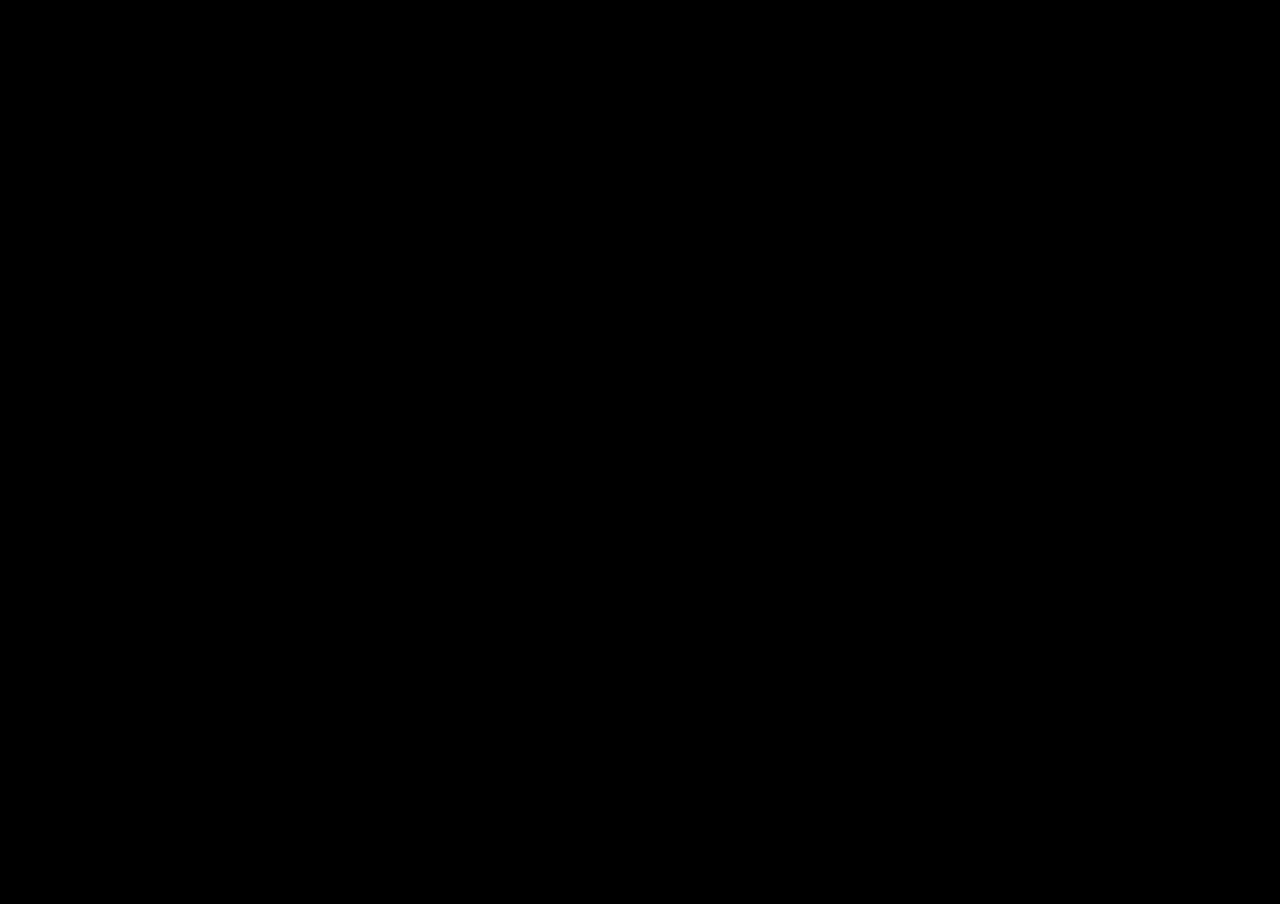
==== index.html @ 88deb499 "change style" ====
<!DOCTYPE html>
<html lang="vi">
<head>
    <meta charset="UTF-8">
    <meta name="viewport" content="width=device-width, initial-scale=1.0">
    <title>Duong GIpItI</title>
    <style>
        html, body {
            height: 100%;
            margin: 0;
            overflow: hidden;
            background: black;
        }
        .chat-container {
            position: relative;
            width: 100%;
            height: 100%;
        }
        iframe {
            width: 100%;
            height: 100%; 
            border: none;
        }
        .cover-footer {
            position: absolute;
            bottom: 0;
            left: 0;
            width: 100%;
            height: 20px; 
            background: black; 
            z-index: 9999;
        }
    </style>
</head>
<body>
    <div class="chat-container">
        <iframe id="botpress-frame" src="https://cdn.botpress.cloud/webchat/v2.2/shareable.html?configUrl=https://files.bpcontent.cloud/2025/03/08/12/20250308125248-C2ZCMC8T.json"></iframe>
        <div class="cover-footer"></div> 
    </div>

    <script>
        setTimeout(() => {
            const iframe = document.getElementById("botpress-frame");
            if (iframe) {
                try {
                    const iframeDoc = iframe.contentDocument || iframe.contentWindow.document;
                    if (iframeDoc) {
                        const footer = iframeDoc.querySelector('.bpComposerPoweredBy');
                        if (footer) {
                            footer.style.display = "none";
                            console.log("Hidden");
                        }
                    }
                } catch (e) {
                    console.warn("Failed CORS.");
                }
            }
        }, 3000);
    </script>
</body>
</html>
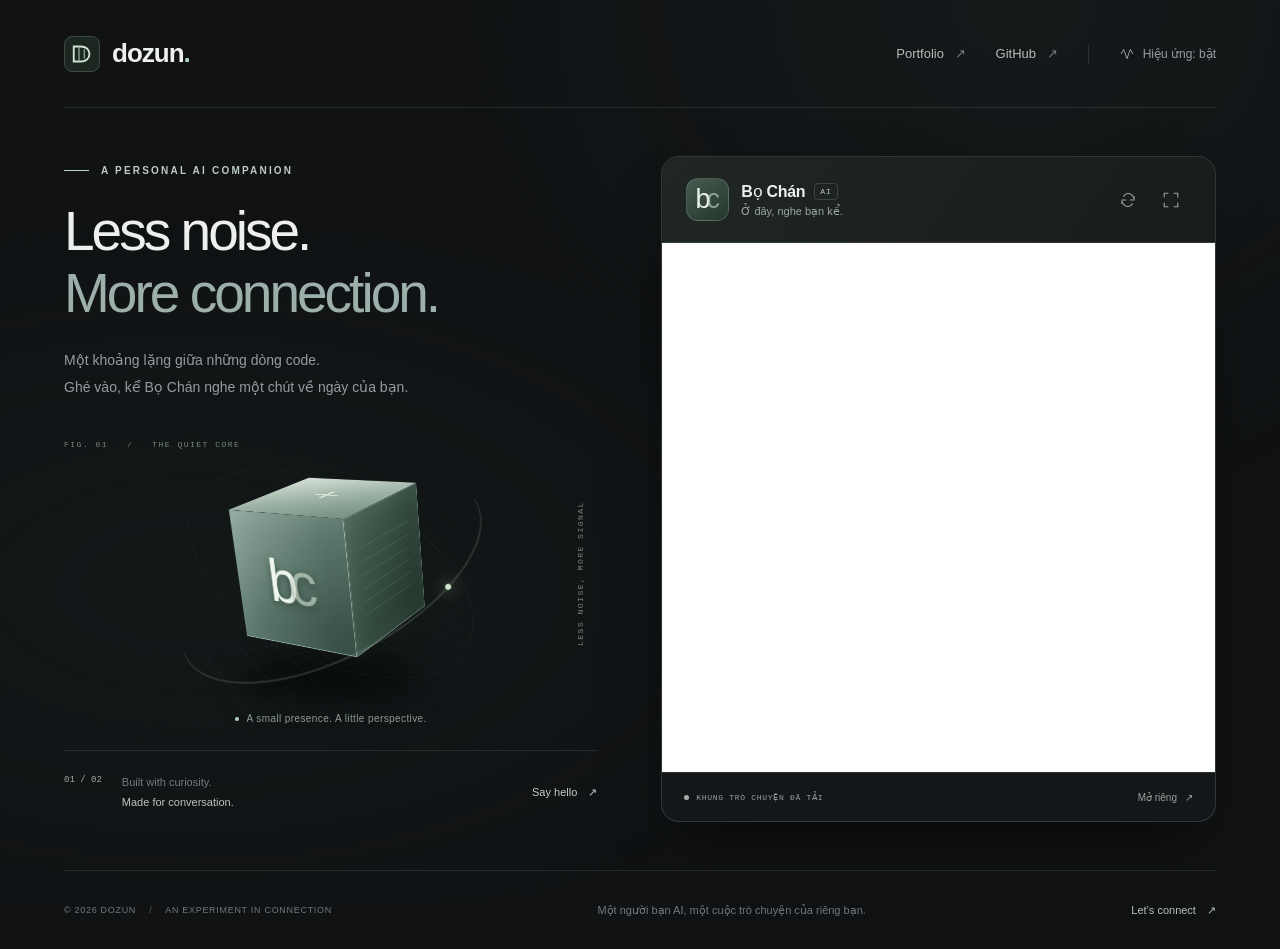
==== commit 21caed8e: "feat: redesign GitHub profile and chatbot UI" ====
--- a/index.html
+++ b/index.html
@@ -1,61 +1,98 @@
 <!DOCTYPE html>
 <html lang="vi">
 <head>
-    <meta charset="UTF-8">
-    <meta name="viewport" content="width=device-width, initial-scale=1.0">
-    <title>Duong GIpItI</title>
-    <style>
-        html, body {
-            height: 100%;
-            margin: 0;
-            overflow: hidden;
-            background: black;
-        }
-        .chat-container {
-            position: relative;
-            width: 100%;
-            height: 100%;
-        }
-        iframe {
-            width: 100%;
-            height: 100%; 
-            border: none;
-        }
-        .cover-footer {
-            position: absolute;
-            bottom: 0;
-            left: 0;
-            width: 100%;
-            height: 20px; 
-            background: black; 
-            z-index: 9999;
-        }
-    </style>
+  <meta charset="UTF-8">
+  <meta name="viewport" content="width=device-width, initial-scale=1.0">
+  <meta name="theme-color" content="#101214">
+  <meta name="description" content="Một góc nhỏ để trò chuyện cùng Bọ Chán — người bạn AI của Dozun. Ít ồn ào hơn, nhiều kết nối hơn.">
+  <title>Bọ Chán — A little less noise.</title>
+  <link rel="icon" href="./assets/mark.svg" type="image/svg+xml">
+  <link rel="stylesheet" href="./styles.css">
+  <script src="./app.js" defer></script>
 </head>
 <body>
-    <div class="chat-container">
-        <iframe id="botpress-frame" src="https://cdn.botpress.cloud/webchat/v2.2/shareable.html?configUrl=https://files.bpcontent.cloud/2025/03/08/12/20250308125248-C2ZCMC8T.json"></iframe>
-        <div class="cover-footer"></div> 
-    </div>
-
-    <script>
-        setTimeout(() => {
-            const iframe = document.getElementById("botpress-frame");
-            if (iframe) {
-                try {
-                    const iframeDoc = iframe.contentDocument || iframe.contentWindow.document;
-                    if (iframeDoc) {
-                        const footer = iframeDoc.querySelector('.bpComposerPoweredBy');
-                        if (footer) {
-                            footer.style.display = "none";
-                            console.log("Hidden");
-                        }
-                    }
-                } catch (e) {
-                    console.warn("Failed CORS.");
-                }
-            }
-        }, 3000);
-    </script>
+  <a class="skip-link" href="#conversation">Đến cuộc trò chuyện</a>
+  <div class="ambient" aria-hidden="true"></div>
+  <div class="page-shell">
+    <header class="site-header">
+      <a class="wordmark" href="https://github.com/iamdwn" aria-label="Dozun trên GitHub">
+        <img src="./assets/mark.svg" alt="" width="36" height="36">
+        <span>dozun<span class="brand-dot">.</span></span>
+      </a>
+      <nav class="header-nav" aria-label="Liên kết chính">
+        <a href="https://zunios.iamdwn.dev/" target="_blank" rel="noopener noreferrer">Portfolio <span aria-hidden="true">↗</span></a>
+        <a href="https://github.com/iamdwn" target="_blank" rel="noopener noreferrer">GitHub <span aria-hidden="true">↗</span></a>
+        <span class="nav-divider" aria-hidden="true"></span>
+        <button class="motion-toggle" id="motion-toggle" type="button" aria-pressed="false" aria-label="Tắt hiệu ứng chuyển động" hidden>
+          <svg width="16" height="16" viewBox="0 0 24 24" fill="none" stroke="currentColor" stroke-width="1.5" aria-hidden="true"><path d="m3 12 4-7 5 14 5-14 4 7"/></svg>
+          <span id="motion-label">Hiệu ứng: bật</span>
+        </button>
+      </nav>
+    </header>
+    <main class="experience" id="main">
+      <section class="intro" aria-labelledby="intro-title">
+        <div class="eyebrow"><span class="small-line" aria-hidden="true"></span> A PERSONAL AI COMPANION</div>
+        <h1 id="intro-title">Less noise.<br><span>More connection.</span></h1>
+        <p class="intro-description">Một khoảng lặng giữa những dòng code.<br>Ghé vào, kể Bọ Chán nghe một chút về ngày của bạn.</p>
+        <a class="mobile-chat-link" href="#conversation">Bắt đầu trò chuyện <span aria-hidden="true">↗</span></a>
+        <div class="sculpture" id="sculpture" aria-hidden="true">
+          <div class="sculpture-grid"></div>
+          <div class="sculpture-coordinate coordinate-top">FIG. 01 &nbsp; / &nbsp; THE QUIET CORE</div>
+          <div class="sculpture-coordinate coordinate-side">LESS NOISE, MORE SIGNAL</div>
+          <div class="sculpture-shadow"></div>
+          <div class="sculpture-parallax" id="sculpture-parallax">
+            <div class="orbital orbital-back"></div>
+            <div class="cube-float"><div class="cube">
+              <div class="cube-face cube-front"><span class="cube-symbol">b<span>c</span></span></div>
+              <div class="cube-face cube-back"></div>
+              <div class="cube-face cube-right"><span class="face-lines"></span></div>
+              <div class="cube-face cube-left"></div>
+              <div class="cube-face cube-top"><span class="face-cross">+</span></div>
+              <div class="cube-face cube-bottom"></div>
+            </div></div>
+            <div class="orbital orbital-front"><span class="orbit-point"></span></div>
+          </div>
+          <div class="sculpture-caption"><span class="caption-dot"></span> A small presence. A little perspective.</div>
+        </div>
+        <div class="intro-bottom">
+          <span class="intro-index">01 / 02</span>
+          <span>Built with curiosity.<br><strong>Made for conversation.</strong></span>
+          <a href="mailto:duong4work379@gmail.com" class="contact-link" aria-label="Gửi email cho Dozun">Say hello <span aria-hidden="true">↗</span></a>
+        </div>
+      </section>
+      <section class="conversation" id="conversation" aria-labelledby="chat-title" tabindex="-1">
+        <div class="chat-header">
+          <div class="bot-identity">
+            <span class="bot-monogram" aria-hidden="true">b<span>c</span></span>
+            <div><h2 id="chat-title">Bọ Chán<span class="ai-label">AI</span></h2><p>Ở đây, nghe bạn kể.</p></div>
+          </div>
+          <div class="chat-actions">
+            <button class="icon-button" id="reload-chat" type="button" aria-label="Tải lại khung trò chuyện" title="Tải lại khung trò chuyện" hidden>
+              <svg width="18" height="18" viewBox="0 0 24 24" fill="none" stroke="currentColor" stroke-width="1.5" stroke-linecap="round" stroke-linejoin="round" aria-hidden="true"><path d="M20 7v5h-5M4 17v-5h5"/><path d="M6.1 7a7 7 0 0 1 11.6-1L20 9M4 15l2.3 3A7 7 0 0 0 18 17"/></svg>
+            </button>
+            <button class="icon-button" id="focus-toggle" type="button" aria-label="Bật chế độ tập trung" aria-pressed="false" title="Chế độ tập trung" hidden>
+              <svg width="18" height="18" viewBox="0 0 24 24" fill="none" stroke="currentColor" stroke-width="1.5" stroke-linecap="round" stroke-linejoin="round" aria-hidden="true"><path d="M8 3H3v5m13-5h5v5M3 16v5h5m13-5v5h-5"/></svg>
+            </button>
+          </div>
+        </div>
+        <div class="chat-body" id="chat-body">
+          <div class="chat-loading" id="chat-loading" role="status" hidden>
+            <span class="loading-orbit" aria-hidden="true"></span><p>Đang mở một cuộc trò chuyện…</p><span>Bọ Chán sẽ xuất hiện ngay tại đây.</span>
+          </div>
+          <iframe id="botpress-frame" title="Trò chuyện với Bọ Chán" src="https://cdn.botpress.cloud/webchat/v3.6/shareable.html?configUrl=https://files.bpcontent.cloud/2026/06/03/07/20260603073144-4HN5XLI5.json" allow="clipboard-write" referrerpolicy="strict-origin-when-cross-origin"></iframe>
+        </div>
+        <div class="chat-footer">
+          <span class="connection-status" id="connection-status" role="status"><span class="status-dot" aria-hidden="true"></span><span id="status-text">TRÒ CHUYỆN CÙNG BỌ CHÁN</span></span>
+          <a href="https://cdn.botpress.cloud/webchat/v3.6/shareable.html?configUrl=https://files.bpcontent.cloud/2026/06/03/07/20260603073144-4HN5XLI5.json" target="_blank" rel="noopener noreferrer" aria-label="Mở chatbot trong tab mới">Mở riêng <span aria-hidden="true">↗</span></a>
+        </div>
+        <div class="connection-help" id="connection-help" hidden><p>Khung chat đang tải lâu hơn dự kiến. Bạn có thể thử tải lại hoặc mở riêng ở liên kết phía trên.</p><button type="button" id="retry-chat">Thử lại <span aria-hidden="true">↻</span></button></div>
+      </section>
+    </main>
+    <footer class="site-footer">
+      <span>© <span id="year">2026</span> DOZUN <span class="footer-slash">/</span> AN EXPERIMENT IN CONNECTION</span>
+      <span class="footer-note">Một người bạn AI, một cuộc trò chuyện của riêng bạn.</span>
+      <a href="mailto:duong4work379@gmail.com">Let’s connect <span aria-hidden="true">↗</span></a>
+    </footer>
+  </div>
 </body>
 </html>
--- a/styles.css
+++ b/styles.css
@@ -0,0 +1,176 @@
+@charset "UTF-8";
+
+:root {
+  color-scheme: dark;
+  --bg: #101214;
+  --surface: #16191c;
+  --text: #edf0ee;
+  --muted: #959c9f;
+  --subtle: #707a7d;
+  --accent: #b1d5c8;
+  --line: rgba(220, 236, 230, .12);
+  font-family: "Segoe UI", -apple-system, BlinkMacSystemFont, Arial, sans-serif;
+  font-synthesis: none;
+  -webkit-font-smoothing: antialiased;
+}
+
+* { box-sizing: border-box; }
+html { scroll-behavior: smooth; scroll-padding-top: 24px; }
+body { margin: 0; background: var(--bg); color: var(--text); }
+button, a { -webkit-tap-highlight-color: transparent; touch-action: manipulation; }
+a { color: inherit; text-decoration: none; }
+button { font: inherit; color: inherit; cursor: pointer; }
+button:disabled { cursor: default; opacity: .4; }
+button:focus-visible, a:focus-visible, section:focus-visible { outline: 2px solid var(--accent); outline-offset: 5px; }
+[hidden] { display: none !important; }
+::selection { background: #b1d5c8; color: #101214; }
+.skip-link { position: fixed; top: 12px; left: 16px; z-index: 20; padding: 12px 18px; background: var(--accent); color: var(--bg); border-radius: 6px; transform: translateY(-150%); }
+.skip-link:focus { transform: translateY(0); }
+.ambient { position: fixed; inset: 0; z-index: -1; pointer-events: none; background: radial-gradient(ellipse at 15% 65%, #1c2d273d, transparent 45%), radial-gradient(ellipse at 80% 0%, #313c382b, transparent 40%); }
+.page-shell { max-width: 1600px; padding: 0 64px; margin: auto; }
+.site-header { height: 108px; display: flex; align-items: center; justify-content: space-between; gap: 24px; border-bottom: 1px solid var(--line); }
+.wordmark { display: inline-flex; align-items: center; gap: 12px; font-size: 26px; letter-spacing: -1px; font-weight: 650; }
+.wordmark img { border-radius: 8px; }
+.brand-dot { color: var(--accent); }
+.header-nav { display: flex; gap: 30px; align-items: center; color: #b5bcb9; font-size: 13px; }
+.header-nav a, .contact-link, .site-footer a, .chat-footer a { transition: color .2s; }
+.header-nav a:hover, .contact-link:hover, .site-footer a:hover, .chat-footer a:hover { color: var(--accent); }
+.header-nav a { white-space: nowrap; }
+.header-nav a span { margin-left: 7px; color: var(--subtle); }
+.nav-divider { width: 1px; height: 18px; background: var(--line); }
+.motion-toggle { display: inline-flex; gap: 8px; align-items: center; padding: 12px 0; background: transparent; border: 0; font-size: 12px; color: var(--muted); min-height: 44px; }
+.motion-toggle:hover { color: var(--text); }
+.experience { display: grid; grid-template-columns: minmax(0, 1fr) minmax(0, 1.04fr); gap: clamp(32px, 5vw, 84px); align-items: center; padding: 48px 0; min-height: calc(100svh - 187px); }
+.intro { min-width: 0; }
+.eyebrow { display: flex; align-items: center; gap: 12px; font-size: 10px; font-weight: 600; letter-spacing: 2.2px; color: #bdcbc5; }
+.small-line { width: 25px; height: 1px; background: var(--accent); }
+h1 { margin: 25px 0 23px; font-size: clamp(40px, 4.3vw, 66px); line-height: 1.12; font-weight: 500; letter-spacing: -3px; }
+h1 > span { color: #9cafaa; }
+.intro-description { margin: 0; color: var(--muted); font-size: 14px; line-height: 1.9; }
+.mobile-chat-link { display: none; }
+.sculpture { height: 310px; position: relative; margin-top: 24px; overflow: hidden; isolation: isolate; }
+.sculpture-grid { position: absolute; width: 420px; height: 250px; left: calc(50% - 210px); top: 95px; background-image: linear-gradient(#9fbdb914 1px, transparent 1px), linear-gradient(90deg, #9fbdb914 1px, transparent 1px); background-size: 32px 32px; transform: perspective(400px) rotateX(65deg) rotateZ(-30deg); mask-image: radial-gradient(ellipse, #000, transparent 70%); }
+.sculpture-coordinate { position: absolute; font: 8px Consolas, monospace; letter-spacing: 1.5px; color: #778780; }
+.coordinate-top { top: 16px; left: 0; }
+.coordinate-side { right: -56px; top: 145px; transform: rotate(-90deg); }
+.sculpture-shadow { width: 180px; height: 35px; border-radius: 50%; background: #0009; filter: blur(16px); position: absolute; top: 236px; left: calc(50% - 90px); }
+.sculpture-parallax { height: 270px; position: relative; perspective: 800px; transform: rotateX(var(--tilt-x, 0deg)) rotateY(var(--tilt-y, 0deg)); transition: transform .4s ease-out; }
+.cube-float { position: absolute; width: 132px; height: 132px; top: 70px; left: calc(50% - 66px); transform-style: preserve-3d; animation: levitate 7s ease-in-out infinite; }
+.cube { position: relative; width: 100%; height: 100%; transform-style: preserve-3d; transform: rotateX(-22deg) rotateY(-34deg) rotateZ(-7deg); animation: turn 18s ease-in-out infinite; }
+.cube-face { position: absolute; inset: 0; border: 1px solid #bfd9ce69; backface-visibility: hidden; background: linear-gradient(145deg, #a9bcb3, #4e6661 60%, #293e37); box-shadow: inset 0 0 28px #d1edea18; }
+.cube-front { transform: translateZ(66px); display: grid; place-items: center; background: linear-gradient(135deg, #92aaa0, #5d786d 47%, #2b443a); }
+.cube-back { transform: rotateY(180deg) translateZ(66px); }
+.cube-right { transform: rotateY(90deg) translateZ(66px); background: linear-gradient(130deg, #486354, #1e3027); }
+.cube-left { transform: rotateY(-90deg) translateZ(66px); }
+.cube-top { transform: rotateX(90deg) translateZ(66px); background: linear-gradient(145deg, #d6e0d7, #718e7f); }
+.cube-bottom { transform: rotateX(-90deg) translateZ(66px); }
+.cube-symbol { color: #eef6ed; font-size: 62px; font-weight: 300; letter-spacing: -9px; margin-left: -8px; text-shadow: 0 3px 8px #14251c77; }
+.cube-symbol span { color: #e3f1de90; }
+.face-lines { position: absolute; inset: 20px; background: repeating-linear-gradient(0deg, transparent 0 12px, #aac5b622 12px 13px); }
+.face-cross { display: block; text-align: center; color: #e9f1e0bb; line-height: 120px; font-size: 54px; font-weight: 200; }
+.orbital { position: absolute; width: 330px; height: 155px; top: 78px; left: calc(50% - 165px); border: 1px solid #a7c7b72b; border-radius: 50%; transform: rotate(-28deg); }
+.orbital-back { top: 65px; width: 310px; left: calc(50% - 155px); height: 170px; transform: rotate(28deg); border-style: dashed; opacity: .5; z-index: -1; }
+.orbital-front { clip-path: inset(48% -10% -10% -10%); box-shadow: 0 1px 0 #b9d5be35; }
+.orbit-point { position: absolute; width: 6px; height: 6px; border-radius: 50%; background: #d1e8cb; bottom: 12px; right: 61px; box-shadow: 0 0 16px #c6e4af; }
+.sculpture-caption { position: absolute; bottom: 10px; left: 0; right: 0; display: flex; align-items: center; justify-content: center; gap: 8px; font-size: 10px; color: #8b9a93; letter-spacing: .4px; }
+.caption-dot { width: 4px; height: 4px; border-radius: 50%; background: var(--accent); }
+.intro-bottom { border-top: 1px solid var(--line); padding-top: 22px; margin-top: 16px; display: flex; gap: 20px; align-items: center; font-size: 11px; line-height: 1.8; color: var(--subtle); }
+.intro-index { align-self: flex-start; margin-top: 2px; font: 9px Consolas, monospace; color: #9eaca5; white-space: nowrap; }
+.intro-bottom strong { color: #bcc5c0; font-weight: 400; }
+.contact-link { margin-left: auto; white-space: nowrap; color: #c4cdc7; }
+.contact-link span { margin-left: 8px; }
+.conversation { min-width: 0; position: relative; display: flex; flex-direction: column; height: clamp(620px, 74svh, 850px); border: 1px solid #c9e4d428; border-radius: 18px; background: #14171a; box-shadow: 0 32px 64px -28px #000b, 0 1px 0 #ffffff08 inset; overflow: hidden; scroll-margin-top: 24px; }
+.chat-header { min-height: 86px; display: flex; align-items: center; justify-content: space-between; gap: 12px; padding: 18px 24px; border-bottom: 1px solid var(--line); background: linear-gradient(125deg, #202623, #181d1b); }
+.bot-identity { display: flex; gap: 12px; align-items: center; }
+.bot-monogram { display: grid; grid-template-columns: auto auto; place-content: center; width: 43px; height: 43px; border: 1px solid #a6c2b53d; border-radius: 12px; background: linear-gradient(145deg, #465b50, #25362c); font-size: 27px; letter-spacing: -4px; padding-right: 4px; font-weight: 300; }
+.bot-monogram span { color: #c3dbc59c; }
+.bot-identity h2 { font-size: 16px; letter-spacing: -.3px; font-weight: 550; margin: 0; display: flex; align-items: center; gap: 9px; }
+.ai-label { font: 8px Consolas, monospace; color: #b4c7bc; letter-spacing: 1px; border: 1px solid #a9c9b534; padding: 3px 5px; border-radius: 4px; }
+.bot-identity p { margin: 4px 0 0; font-size: 11px; color: #9ba89f; }
+.chat-actions { display: flex; gap: 3px; }
+.icon-button { display: grid; place-items: center; width: 40px; height: 40px; border-radius: 8px; border: 1px solid transparent; background: transparent; color: #97a49b; transition: color .2s, background .2s; }
+.icon-button:hover, .icon-button[aria-pressed="true"] { color: #e1eadd; background: #cce3d00b; border-color: var(--line); }
+.chat-body { flex: 1; position: relative; min-height: 0; background: #101112; }
+iframe { display: block; width: 100%; height: 100%; border: 0; background: #101112; }
+.chat-loading { position: absolute; inset: 0; display: flex; flex-direction: column; align-items: center; justify-content: center; text-align: center; padding: 24px; background: #14171a; pointer-events: none; z-index: 1; }
+.chat-loading p { color: #d2dcd5; font-size: 14px; margin: 24px 0 8px; }
+.chat-loading > span:last-child { color: var(--muted); font-size: 12px; }
+.loading-orbit { width: 38px; height: 38px; border: 1px solid #a6c4b324; border-top-color: var(--accent); border-radius: 50%; animation: spin 1.5s linear infinite; }
+.chat-footer { padding: 12px 22px; min-height: 44px; display: flex; align-items: center; justify-content: space-between; gap: 12px; border-top: 1px solid var(--line); font-size: 10px; color: #94a29a; }
+.connection-status { display: inline-flex; align-items: center; gap: 7px; font: 8px Consolas, monospace; letter-spacing: .7px; }
+.status-dot { width: 5px; height: 5px; border-radius: 50%; background: #a3afa6; flex-shrink: 0; }
+.connection-status[data-state="loading"] .status-dot { background: #d2bb85; }
+.connection-status[data-state="slow"] .status-dot { background: #e4b78e; }
+.chat-footer a { white-space: nowrap; display: inline-flex; align-items: center; min-height: 24px; gap: 8px; }
+.connection-help { padding: 12px 20px; border-top: 1px solid var(--line); background: #25231e; color: #d5c8ae; display: flex; gap: 12px; align-items: center; }
+.connection-help p { font-size: 12px; margin: 0; line-height: 1.7; }
+.connection-help button { flex-shrink: 0; padding: 9px 12px; background: transparent; border: 1px solid #d5c8ae55; border-radius: 6px; font-size: 12px; }
+.site-footer { min-height: 79px; border-top: 1px solid var(--line); display: flex; gap: 24px; align-items: center; justify-content: space-between; color: var(--subtle); font-size: 9px; letter-spacing: .7px; }
+.footer-slash { margin: 0 10px; color: #53615a; }
+.footer-note { letter-spacing: 0; font-size: 11px; }
+.site-footer a { font-size: 11px; letter-spacing: 0; color: #b7c3bb; white-space: nowrap; }
+.site-footer a span { margin-left: 8px; }
+.focus-mode .intro { display: none; }
+.focus-mode .experience { grid-template-columns: minmax(0, 1fr); max-width: 1100px; margin: auto; padding: 24px 0; }
+.focus-mode .conversation { height: max(620px, calc(100svh - 235px)); }
+.motion-paused *, .motion-paused *::before, .motion-paused *::after { animation-play-state: paused !important; }
+.motion-paused .sculpture-parallax { transform: none; transition: none; }
+@keyframes levitate { 0%, 100% { transform: translateY(0); } 50% { transform: translateY(-13px); } }
+@keyframes turn { 0%, 100% { transform: rotateX(-22deg) rotateY(-34deg) rotateZ(-7deg); } 50% { transform: rotateX(-16deg) rotateY(-49deg) rotateZ(-4deg); } }
+@keyframes spin { to { transform: rotate(360deg); } }
+@media (min-width: 1500px) { .sculpture { height: 350px; padding-top: 15px; } .sculpture-shadow { top: 250px; } }
+@media (max-width: 1100px) { .page-shell { padding: 0 32px; } .experience { gap: 32px; } h1 { font-size: 42px; letter-spacing: -2px; } .footer-note { display: none; } .chat-header { padding: 16px; } .intro-bottom { gap: 12px; } }
+@media (max-width: 800px) {
+  .page-shell { padding: 0 24px; }
+  .site-header { height: 84px; }
+  .header-nav { gap: 20px; }
+  .experience { grid-template-columns: minmax(0, 1fr); padding: 36px 0; gap: 28px; }
+  .intro { position: relative; }
+  h1 { font-size: clamp(38px, 7vw, 58px); letter-spacing: -2px; max-width: 580px; }
+  .intro-description { font-size: 13px; }
+  .sculpture { height: 260px; margin-top: 8px; max-width: 500px; margin-inline: auto; }
+  .sculpture-parallax { top: -14px; }
+  .sculpture-caption { bottom: 4px; }
+  .sculpture-shadow { top: 220px; }
+  .coordinate-top { top: 20px; }
+  .coordinate-side { top: 130px; }
+  .intro-bottom { display: none; }
+  .mobile-chat-link { display: inline-flex; align-items: center; gap: 24px; padding: 12px 0; margin-top: 12px; border-bottom: 1px solid #b1d5c84d; color: var(--accent); font-size: 12px; }
+  .conversation { height: max(620px, 80svh); }
+  .site-footer { padding: 20px 0; min-height: 76px; line-height: 1.8; }
+  .focus-mode .conversation { height: max(620px, calc(100svh - 208px)); }
+}
+@media (max-width: 480px) {
+  .page-shell { padding: 0 18px; }
+  .site-header { gap: 12px; height: 76px; }
+  .wordmark { font-size: 23px; gap: 8px; }
+  .wordmark img { width: 30px; height: 30px; }
+  .header-nav { gap: 16px; font-size: 11px; }
+  .header-nav a span { margin-left: 2px; }
+  .nav-divider, .motion-toggle span { display: none; }
+  .motion-toggle { min-width: 32px; justify-content: center; }
+  .eyebrow { font-size: 8px; letter-spacing: 1.7px; }
+  h1 { font-size: clamp(32px, 9.5vw, 45px); letter-spacing: -1.8px; margin: 22px 0 18px; }
+  .intro-description { font-size: 12px; }
+  .sculpture { height: 245px; }
+  .sculpture-coordinate { font-size: 7px; letter-spacing: 1px; }
+  .sculpture-caption { font-size: 9px; }
+  .coordinate-side { right: -47px; }
+  .conversation { border-radius: 14px; }
+  .chat-header { min-height: 78px; padding: 14px; }
+  .chat-footer { padding-inline: 14px; gap: 8px; }
+  .connection-status { font-size: 7px; letter-spacing: .3px; }
+  .site-footer { align-items: flex-start; gap: 16px; }
+  .site-footer > span { font-size: 8px; max-width: 200px; }
+}
+@media (max-width: 360px) {
+  .wordmark { font-size: 21px; gap: 6px; }
+  .wordmark img { width: 26px; height: 26px; }
+  .header-nav { gap: 10px; font-size: 10px; }
+  .motion-toggle { min-width: 28px; }
+}
+@media (prefers-reduced-motion: reduce) {
+  html { scroll-behavior: auto; }
+  *, *::before, *::after { animation: none !important; transition: none !important; }
+  .sculpture-parallax { transform: none !important; }
+}
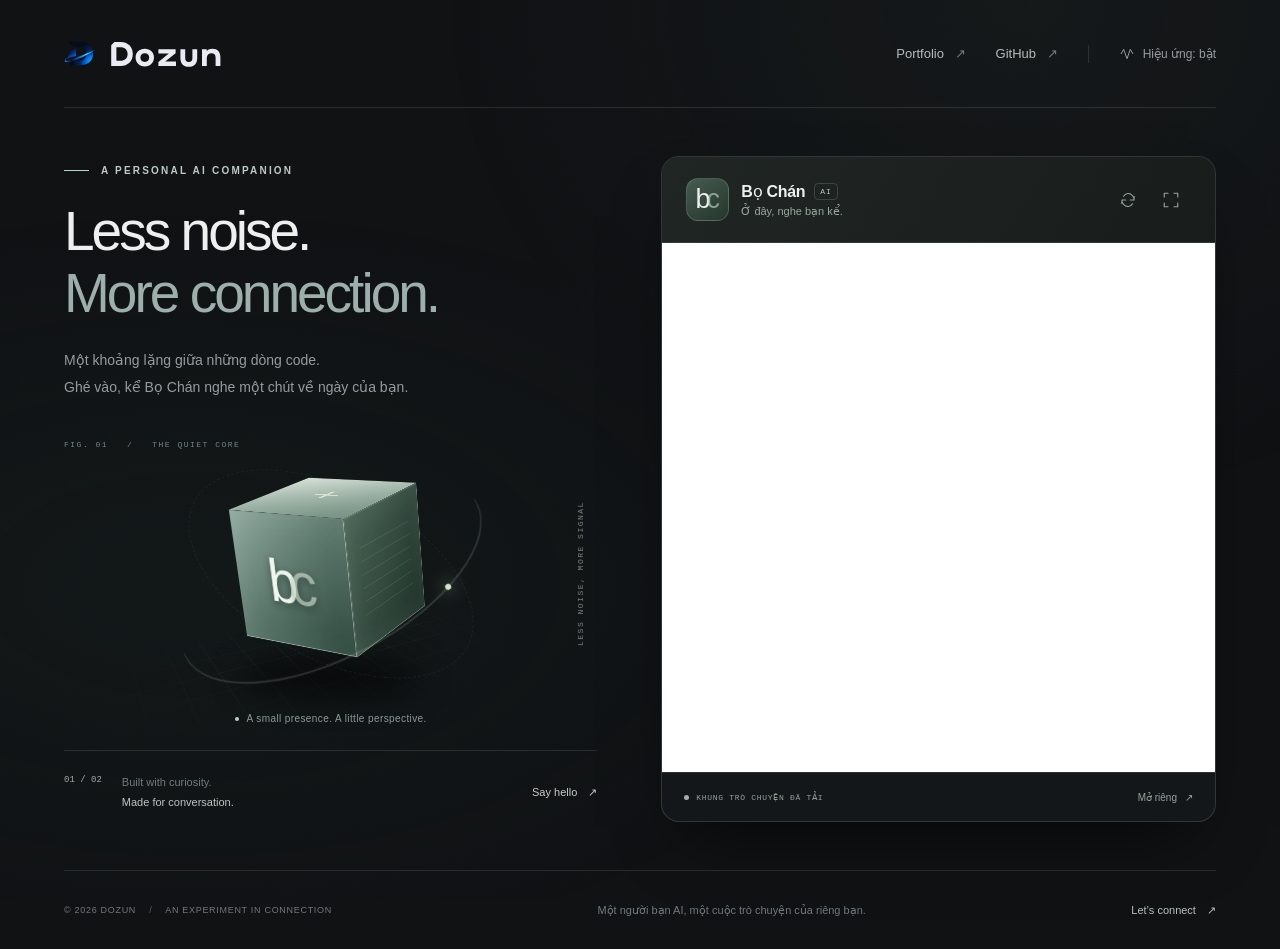
==== commit 95e572f9: "feat(profile): refresh Dozun branding and feature ZuniOS 2.0" ====
--- a/index.html
+++ b/index.html
@@ -6,7 +6,7 @@
   <meta name="theme-color" content="#101214">
   <meta name="description" content="Một góc nhỏ để trò chuyện cùng Bọ Chán — người bạn AI của Dozun. Ít ồn ào hơn, nhiều kết nối hơn.">
   <title>Bọ Chán — A little less noise.</title>
-  <link rel="icon" href="./assets/mark.svg" type="image/svg+xml">
+  <link rel="icon" href="./assets/brand/Dozun-orbit.svg" type="image/svg+xml">
   <link rel="stylesheet" href="./styles.css">
   <script src="./app.js" defer></script>
 </head>
@@ -16,8 +16,8 @@
   <div class="page-shell">
     <header class="site-header">
       <a class="wordmark" href="https://github.com/iamdwn" aria-label="Dozun trên GitHub">
-        <img src="./assets/mark.svg" alt="" width="36" height="36">
-        <span>dozun<span class="brand-dot">.</span></span>
+        <img class="brand-logo" src="./assets/brand/Dozun-orbit.svg" alt="" width="772" height="624">
+        <img class="brand-name" src="./assets/brand/Dozun-original-wordmark-light.svg" alt="Dozun" width="290" height="80">
       </a>
       <nav class="header-nav" aria-label="Liên kết chính">
         <a href="https://zunios.iamdwn.dev/" target="_blank" rel="noopener noreferrer">Portfolio <span aria-hidden="true">↗</span></a>
--- a/styles.css
+++ b/styles.css
@@ -29,9 +29,10 @@
 .ambient { position: fixed; inset: 0; z-index: -1; pointer-events: none; background: radial-gradient(ellipse at 15% 65%, #1c2d273d, transparent 45%), radial-gradient(ellipse at 80% 0%, #313c382b, transparent 40%); }
 .page-shell { max-width: 1600px; padding: 0 64px; margin: auto; }
 .site-header { height: 108px; display: flex; align-items: center; justify-content: space-between; gap: 24px; border-bottom: 1px solid var(--line); }
-.wordmark { display: inline-flex; align-items: center; gap: 12px; font-size: 26px; letter-spacing: -1px; font-weight: 650; }
-.wordmark img { border-radius: 8px; }
-.brand-dot { color: var(--accent); }
+.wordmark { display: inline-flex; align-items: center; gap: .375em; font-size: 32px; }
+.wordmark img { display: block; height: auto; }
+.brand-logo { width: 1em; }
+.brand-name { width: 3.625em; }
 .header-nav { display: flex; gap: 30px; align-items: center; color: #b5bcb9; font-size: 13px; }
 .header-nav a, .contact-link, .site-footer a, .chat-footer a { transition: color .2s; }
 .header-nav a:hover, .contact-link:hover, .site-footer a:hover, .chat-footer a:hover { color: var(--accent); }
@@ -143,8 +144,7 @@
 @media (max-width: 480px) {
   .page-shell { padding: 0 18px; }
   .site-header { gap: 12px; height: 76px; }
-  .wordmark { font-size: 23px; gap: 8px; }
-  .wordmark img { width: 30px; height: 30px; }
+  .wordmark { font-size: 24px; }
   .header-nav { gap: 16px; font-size: 11px; }
   .header-nav a span { margin-left: 2px; }
   .nav-divider, .motion-toggle span { display: none; }
@@ -164,8 +164,7 @@
   .site-footer > span { font-size: 8px; max-width: 200px; }
 }
 @media (max-width: 360px) {
-  .wordmark { font-size: 21px; gap: 6px; }
-  .wordmark img { width: 26px; height: 26px; }
+  .wordmark { font-size: 20px; }
   .header-nav { gap: 10px; font-size: 10px; }
   .motion-toggle { min-width: 28px; }
 }
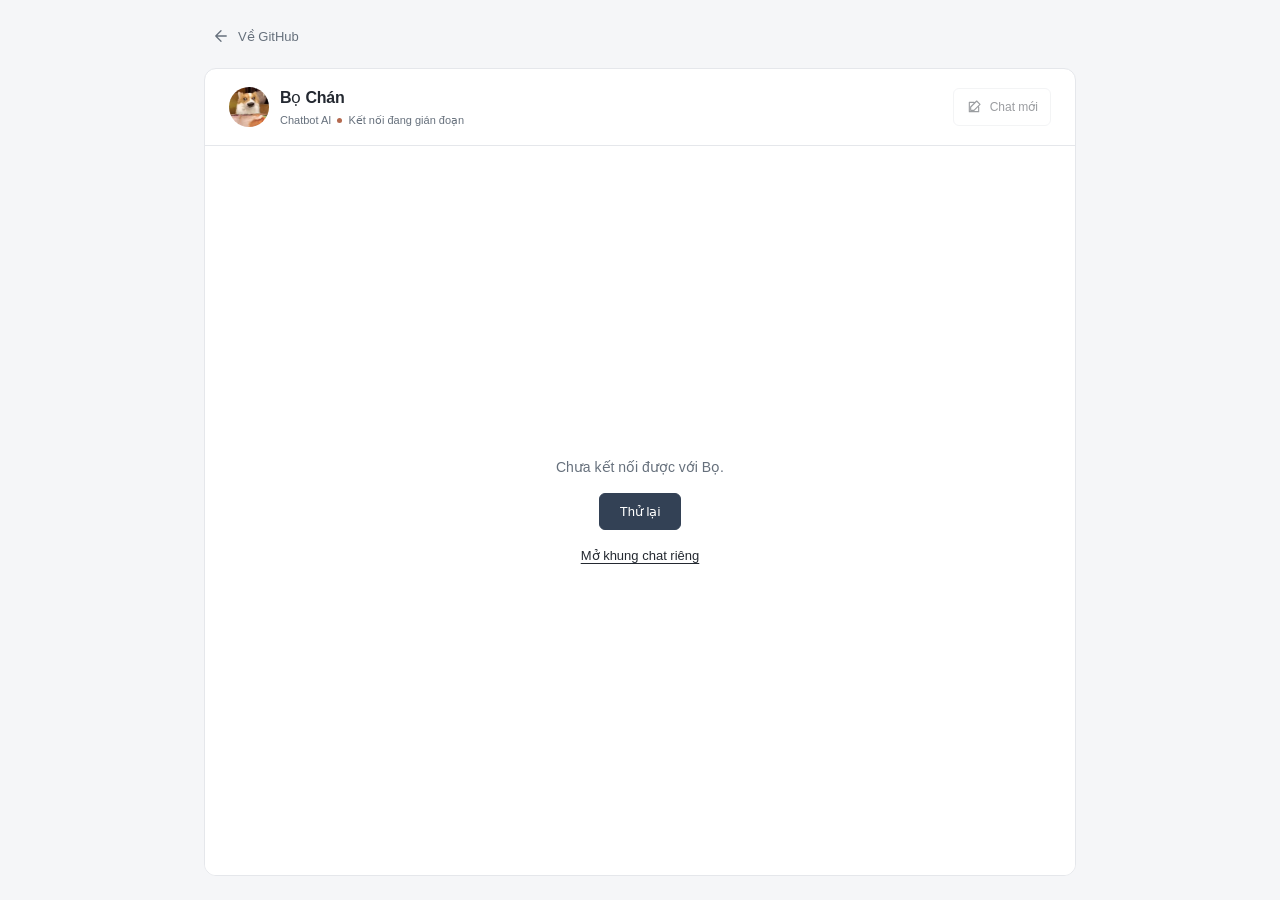
==== commit 4bb9b9fc: "feat: refresh Bọ Chán README card with corgi visuals and simplify responsive chat with GitHub back n" ====
--- a/index.html
+++ b/index.html
@@ -2,97 +2,53 @@
 <html lang="vi">
 <head>
   <meta charset="UTF-8">
-  <meta name="viewport" content="width=device-width, initial-scale=1.0">
-  <meta name="theme-color" content="#101214">
-  <meta name="description" content="Một góc nhỏ để trò chuyện cùng Bọ Chán — người bạn AI của Dozun. Ít ồn ào hơn, nhiều kết nối hơn.">
-  <title>Bọ Chán — A little less noise.</title>
-  <link rel="icon" href="./assets/brand/Dozun-orbit.svg" type="image/svg+xml">
+  <meta name="viewport" content="width=device-width, initial-scale=1.0, interactive-widget=resizes-content">
+  <meta name="theme-color" content="#f5f6f8">
+  <meta name="description" content="Trò chuyện cùng Bọ Chán, chú cún của Dozun.">
+  <title>Bọ Chán — Chat</title>
+  <link rel="icon" href="./assets/chat/bo-chan-avatar.jpg" type="image/jpeg">
   <link rel="stylesheet" href="./styles.css">
   <script src="./app.js" defer></script>
+  <noscript><style>.chat-loading { display: none; }</style></noscript>
 </head>
 <body>
   <a class="skip-link" href="#conversation">Đến cuộc trò chuyện</a>
-  <div class="ambient" aria-hidden="true"></div>
   <div class="page-shell">
-    <header class="site-header">
-      <a class="wordmark" href="https://github.com/iamdwn" aria-label="Dozun trên GitHub">
-        <img class="brand-logo" src="./assets/brand/Dozun-orbit.svg" alt="" width="772" height="624">
-        <img class="brand-name" src="./assets/brand/Dozun-original-wordmark-light.svg" alt="Dozun" width="290" height="80">
-      </a>
-      <nav class="header-nav" aria-label="Liên kết chính">
-        <a href="https://zunios.iamdwn.dev/" target="_blank" rel="noopener noreferrer">Portfolio <span aria-hidden="true">↗</span></a>
-        <a href="https://github.com/iamdwn" target="_blank" rel="noopener noreferrer">GitHub <span aria-hidden="true">↗</span></a>
-        <span class="nav-divider" aria-hidden="true"></span>
-        <button class="motion-toggle" id="motion-toggle" type="button" aria-pressed="false" aria-label="Tắt hiệu ứng chuyển động" hidden>
-          <svg width="16" height="16" viewBox="0 0 24 24" fill="none" stroke="currentColor" stroke-width="1.5" aria-hidden="true"><path d="m3 12 4-7 5 14 5-14 4 7"/></svg>
-          <span id="motion-label">Hiệu ứng: bật</span>
-        </button>
-      </nav>
-    </header>
-    <main class="experience" id="main">
-      <section class="intro" aria-labelledby="intro-title">
-        <div class="eyebrow"><span class="small-line" aria-hidden="true"></span> A PERSONAL AI COMPANION</div>
-        <h1 id="intro-title">Less noise.<br><span>More connection.</span></h1>
-        <p class="intro-description">Một khoảng lặng giữa những dòng code.<br>Ghé vào, kể Bọ Chán nghe một chút về ngày của bạn.</p>
-        <a class="mobile-chat-link" href="#conversation">Bắt đầu trò chuyện <span aria-hidden="true">↗</span></a>
-        <div class="sculpture" id="sculpture" aria-hidden="true">
-          <div class="sculpture-grid"></div>
-          <div class="sculpture-coordinate coordinate-top">FIG. 01 &nbsp; / &nbsp; THE QUIET CORE</div>
-          <div class="sculpture-coordinate coordinate-side">LESS NOISE, MORE SIGNAL</div>
-          <div class="sculpture-shadow"></div>
-          <div class="sculpture-parallax" id="sculpture-parallax">
-            <div class="orbital orbital-back"></div>
-            <div class="cube-float"><div class="cube">
-              <div class="cube-face cube-front"><span class="cube-symbol">b<span>c</span></span></div>
-              <div class="cube-face cube-back"></div>
-              <div class="cube-face cube-right"><span class="face-lines"></span></div>
-              <div class="cube-face cube-left"></div>
-              <div class="cube-face cube-top"><span class="face-cross">+</span></div>
-              <div class="cube-face cube-bottom"></div>
-            </div></div>
-            <div class="orbital orbital-front"><span class="orbit-point"></span></div>
-          </div>
-          <div class="sculpture-caption"><span class="caption-dot"></span> A small presence. A little perspective.</div>
-        </div>
-        <div class="intro-bottom">
-          <span class="intro-index">01 / 02</span>
-          <span>Built with curiosity.<br><strong>Made for conversation.</strong></span>
-          <a href="mailto:duong4work379@gmail.com" class="contact-link" aria-label="Gửi email cho Dozun">Say hello <span aria-hidden="true">↗</span></a>
-        </div>
-      </section>
-      <section class="conversation" id="conversation" aria-labelledby="chat-title" tabindex="-1">
-        <div class="chat-header">
-          <div class="bot-identity">
-            <span class="bot-monogram" aria-hidden="true">b<span>c</span></span>
-            <div><h2 id="chat-title">Bọ Chán<span class="ai-label">AI</span></h2><p>Ở đây, nghe bạn kể.</p></div>
-          </div>
-          <div class="chat-actions">
-            <button class="icon-button" id="reload-chat" type="button" aria-label="Tải lại khung trò chuyện" title="Tải lại khung trò chuyện" hidden>
-              <svg width="18" height="18" viewBox="0 0 24 24" fill="none" stroke="currentColor" stroke-width="1.5" stroke-linecap="round" stroke-linejoin="round" aria-hidden="true"><path d="M20 7v5h-5M4 17v-5h5"/><path d="M6.1 7a7 7 0 0 1 11.6-1L20 9M4 15l2.3 3A7 7 0 0 0 18 17"/></svg>
-            </button>
-            <button class="icon-button" id="focus-toggle" type="button" aria-label="Bật chế độ tập trung" aria-pressed="false" title="Chế độ tập trung" hidden>
-              <svg width="18" height="18" viewBox="0 0 24 24" fill="none" stroke="currentColor" stroke-width="1.5" stroke-linecap="round" stroke-linejoin="round" aria-hidden="true"><path d="M8 3H3v5m13-5h5v5M3 16v5h5m13-5v5h-5"/></svg>
-            </button>
+    <a class="back-link" href="https://github.com/iamdwn">
+      <svg width="18" height="18" viewBox="0 0 24 24" fill="none" stroke="currentColor" stroke-width="1.7" stroke-linecap="round" stroke-linejoin="round" aria-hidden="true"><path d="m12 5-7 7 7 7M5 12h14"/></svg>
+      <span>Về GitHub</span>
+    </a>
+    <main class="conversation" id="conversation" aria-labelledby="chat-title" tabindex="-1">
+      <header class="chat-header">
+        <div class="bot-identity">
+          <img src="./assets/chat/bo-chan-avatar.jpg" alt="" width="40" height="40">
+          <div>
+            <h1 id="chat-title">Bọ Chán</h1>
+            <p id="connection-status" role="status" data-state="loading"><span>Chatbot AI</span><span class="status-dot" aria-hidden="true"></span><span id="status-text">Đang kết nối…</span></p>
           </div>
         </div>
-        <div class="chat-body" id="chat-body">
-          <div class="chat-loading" id="chat-loading" role="status" hidden>
-            <span class="loading-orbit" aria-hidden="true"></span><p>Đang mở một cuộc trò chuyện…</p><span>Bọ Chán sẽ xuất hiện ngay tại đây.</span>
-          </div>
-          <iframe id="botpress-frame" title="Trò chuyện với Bọ Chán" src="https://cdn.botpress.cloud/webchat/v3.6/shareable.html?configUrl=https://files.bpcontent.cloud/2026/06/03/07/20260603073144-4HN5XLI5.json" allow="clipboard-write" referrerpolicy="strict-origin-when-cross-origin"></iframe>
+        <div class="chat-actions">
+          <button class="new-chat" id="new-chat" type="button" title="Bắt đầu cuộc trò chuyện mới" hidden disabled>
+            <svg width="16" height="16" viewBox="0 0 24 24" fill="none" stroke="currentColor" stroke-width="1.7" stroke-linecap="round" stroke-linejoin="round" aria-hidden="true"><path d="M12 5H5v14h14v-7M16 3l5 5-9 9H7v-5Z"/></svg>
+            <span>Chat mới</span>
+          </button>
         </div>
-        <div class="chat-footer">
-          <span class="connection-status" id="connection-status" role="status"><span class="status-dot" aria-hidden="true"></span><span id="status-text">TRÒ CHUYỆN CÙNG BỌ CHÁN</span></span>
-          <a href="https://cdn.botpress.cloud/webchat/v3.6/shareable.html?configUrl=https://files.bpcontent.cloud/2026/06/03/07/20260603073144-4HN5XLI5.json" target="_blank" rel="noopener noreferrer" aria-label="Mở chatbot trong tab mới">Mở riêng <span aria-hidden="true">↗</span></a>
+      </header>
+      <div class="chat-body">
+        <div id="bp-embedded-webchat"></div>
+        <div class="chat-loading" id="chat-loading" role="status"><p>Đang kết nối với Bọ…</p></div>
+        <div class="chat-welcome" id="chat-welcome" hidden>
+          <h2>Chào bạn.</h2>
+          <p>Nhắn Bọ một câu để bắt đầu.</p>
         </div>
-        <div class="connection-help" id="connection-help" hidden><p>Khung chat đang tải lâu hơn dự kiến. Bạn có thể thử tải lại hoặc mở riêng ở liên kết phía trên.</p><button type="button" id="retry-chat">Thử lại <span aria-hidden="true">↻</span></button></div>
-      </section>
+        <div class="connection-help" id="connection-help" role="status" hidden>
+          <p>Chưa kết nối được với Bọ.</p>
+          <button type="button" id="retry-chat">Thử lại</button>
+          <a href="https://cdn.botpress.cloud/webchat/v3.6/shareable.html?configUrl=https://files.bpcontent.cloud/2026/06/03/07/20260603073144-4HN5XLI5.json" target="_blank" rel="noopener noreferrer">Mở khung chat riêng</a>
+        </div>
+        <noscript><p class="noscript-message">Bật JavaScript hoặc <a href="https://cdn.botpress.cloud/webchat/v3.6/shareable.html?configUrl=https://files.bpcontent.cloud/2026/06/03/07/20260603073144-4HN5XLI5.json">mở khung chat của Bọ</a>.</p></noscript>
+      </div>
     </main>
-    <footer class="site-footer">
-      <span>© <span id="year">2026</span> DOZUN <span class="footer-slash">/</span> AN EXPERIMENT IN CONNECTION</span>
-      <span class="footer-note">Một người bạn AI, một cuộc trò chuyện của riêng bạn.</span>
-      <a href="mailto:duong4work379@gmail.com">Let’s connect <span aria-hidden="true">↗</span></a>
-    </footer>
   </div>
 </body>
 </html>
--- a/styles.css
+++ b/styles.css
@@ -1,175 +1,72 @@
 @charset "UTF-8";
 
 :root {
-  color-scheme: dark;
-  --bg: #101214;
-  --surface: #16191c;
-  --text: #edf0ee;
-  --muted: #959c9f;
-  --subtle: #707a7d;
-  --accent: #b1d5c8;
-  --line: rgba(220, 236, 230, .12);
-  font-family: "Segoe UI", -apple-system, BlinkMacSystemFont, Arial, sans-serif;
+  color-scheme: light;
+  --page: #f5f6f8;
+  --paper: #ffffff;
+  --ink: #242931;
+  --muted: #66707c;
+  --line: #e5e7eb;
+  font-family: -apple-system, BlinkMacSystemFont, "Segoe UI", sans-serif;
   font-synthesis: none;
   -webkit-font-smoothing: antialiased;
 }
 
 * { box-sizing: border-box; }
-html { scroll-behavior: smooth; scroll-padding-top: 24px; }
-body { margin: 0; background: var(--bg); color: var(--text); }
+body { margin: 0; color: var(--ink); background: var(--page); }
+button, input, textarea { font: inherit; }
+a { color: inherit; text-decoration: none; }
 button, a { -webkit-tap-highlight-color: transparent; touch-action: manipulation; }
-a { color: inherit; text-decoration: none; }
-button { font: inherit; color: inherit; cursor: pointer; }
-button:disabled { cursor: default; opacity: .4; }
-button:focus-visible, a:focus-visible, section:focus-visible { outline: 2px solid var(--accent); outline-offset: 5px; }
+button { cursor: pointer; color: inherit; }
+button:disabled { cursor: default; opacity: .45; }
+button:focus-visible, a:focus-visible, main:focus-visible { outline: 2px solid #64748b; outline-offset: 3px; }
 [hidden] { display: none !important; }
-::selection { background: #b1d5c8; color: #101214; }
-.skip-link { position: fixed; top: 12px; left: 16px; z-index: 20; padding: 12px 18px; background: var(--accent); color: var(--bg); border-radius: 6px; transform: translateY(-150%); }
-.skip-link:focus { transform: translateY(0); }
-.ambient { position: fixed; inset: 0; z-index: -1; pointer-events: none; background: radial-gradient(ellipse at 15% 65%, #1c2d273d, transparent 45%), radial-gradient(ellipse at 80% 0%, #313c382b, transparent 40%); }
-.page-shell { max-width: 1600px; padding: 0 64px; margin: auto; }
-.site-header { height: 108px; display: flex; align-items: center; justify-content: space-between; gap: 24px; border-bottom: 1px solid var(--line); }
-.wordmark { display: inline-flex; align-items: center; gap: .375em; font-size: 32px; }
-.wordmark img { display: block; height: auto; }
-.brand-logo { width: 1em; }
-.brand-name { width: 3.625em; }
-.header-nav { display: flex; gap: 30px; align-items: center; color: #b5bcb9; font-size: 13px; }
-.header-nav a, .contact-link, .site-footer a, .chat-footer a { transition: color .2s; }
-.header-nav a:hover, .contact-link:hover, .site-footer a:hover, .chat-footer a:hover { color: var(--accent); }
-.header-nav a { white-space: nowrap; }
-.header-nav a span { margin-left: 7px; color: var(--subtle); }
-.nav-divider { width: 1px; height: 18px; background: var(--line); }
-.motion-toggle { display: inline-flex; gap: 8px; align-items: center; padding: 12px 0; background: transparent; border: 0; font-size: 12px; color: var(--muted); min-height: 44px; }
-.motion-toggle:hover { color: var(--text); }
-.experience { display: grid; grid-template-columns: minmax(0, 1fr) minmax(0, 1.04fr); gap: clamp(32px, 5vw, 84px); align-items: center; padding: 48px 0; min-height: calc(100svh - 187px); }
-.intro { min-width: 0; }
-.eyebrow { display: flex; align-items: center; gap: 12px; font-size: 10px; font-weight: 600; letter-spacing: 2.2px; color: #bdcbc5; }
-.small-line { width: 25px; height: 1px; background: var(--accent); }
-h1 { margin: 25px 0 23px; font-size: clamp(40px, 4.3vw, 66px); line-height: 1.12; font-weight: 500; letter-spacing: -3px; }
-h1 > span { color: #9cafaa; }
-.intro-description { margin: 0; color: var(--muted); font-size: 14px; line-height: 1.9; }
-.mobile-chat-link { display: none; }
-.sculpture { height: 310px; position: relative; margin-top: 24px; overflow: hidden; isolation: isolate; }
-.sculpture-grid { position: absolute; width: 420px; height: 250px; left: calc(50% - 210px); top: 95px; background-image: linear-gradient(#9fbdb914 1px, transparent 1px), linear-gradient(90deg, #9fbdb914 1px, transparent 1px); background-size: 32px 32px; transform: perspective(400px) rotateX(65deg) rotateZ(-30deg); mask-image: radial-gradient(ellipse, #000, transparent 70%); }
-.sculpture-coordinate { position: absolute; font: 8px Consolas, monospace; letter-spacing: 1.5px; color: #778780; }
-.coordinate-top { top: 16px; left: 0; }
-.coordinate-side { right: -56px; top: 145px; transform: rotate(-90deg); }
-.sculpture-shadow { width: 180px; height: 35px; border-radius: 50%; background: #0009; filter: blur(16px); position: absolute; top: 236px; left: calc(50% - 90px); }
-.sculpture-parallax { height: 270px; position: relative; perspective: 800px; transform: rotateX(var(--tilt-x, 0deg)) rotateY(var(--tilt-y, 0deg)); transition: transform .4s ease-out; }
-.cube-float { position: absolute; width: 132px; height: 132px; top: 70px; left: calc(50% - 66px); transform-style: preserve-3d; animation: levitate 7s ease-in-out infinite; }
-.cube { position: relative; width: 100%; height: 100%; transform-style: preserve-3d; transform: rotateX(-22deg) rotateY(-34deg) rotateZ(-7deg); animation: turn 18s ease-in-out infinite; }
-.cube-face { position: absolute; inset: 0; border: 1px solid #bfd9ce69; backface-visibility: hidden; background: linear-gradient(145deg, #a9bcb3, #4e6661 60%, #293e37); box-shadow: inset 0 0 28px #d1edea18; }
-.cube-front { transform: translateZ(66px); display: grid; place-items: center; background: linear-gradient(135deg, #92aaa0, #5d786d 47%, #2b443a); }
-.cube-back { transform: rotateY(180deg) translateZ(66px); }
-.cube-right { transform: rotateY(90deg) translateZ(66px); background: linear-gradient(130deg, #486354, #1e3027); }
-.cube-left { transform: rotateY(-90deg) translateZ(66px); }
-.cube-top { transform: rotateX(90deg) translateZ(66px); background: linear-gradient(145deg, #d6e0d7, #718e7f); }
-.cube-bottom { transform: rotateX(-90deg) translateZ(66px); }
-.cube-symbol { color: #eef6ed; font-size: 62px; font-weight: 300; letter-spacing: -9px; margin-left: -8px; text-shadow: 0 3px 8px #14251c77; }
-.cube-symbol span { color: #e3f1de90; }
-.face-lines { position: absolute; inset: 20px; background: repeating-linear-gradient(0deg, transparent 0 12px, #aac5b622 12px 13px); }
-.face-cross { display: block; text-align: center; color: #e9f1e0bb; line-height: 120px; font-size: 54px; font-weight: 200; }
-.orbital { position: absolute; width: 330px; height: 155px; top: 78px; left: calc(50% - 165px); border: 1px solid #a7c7b72b; border-radius: 50%; transform: rotate(-28deg); }
-.orbital-back { top: 65px; width: 310px; left: calc(50% - 155px); height: 170px; transform: rotate(28deg); border-style: dashed; opacity: .5; z-index: -1; }
-.orbital-front { clip-path: inset(48% -10% -10% -10%); box-shadow: 0 1px 0 #b9d5be35; }
-.orbit-point { position: absolute; width: 6px; height: 6px; border-radius: 50%; background: #d1e8cb; bottom: 12px; right: 61px; box-shadow: 0 0 16px #c6e4af; }
-.sculpture-caption { position: absolute; bottom: 10px; left: 0; right: 0; display: flex; align-items: center; justify-content: center; gap: 8px; font-size: 10px; color: #8b9a93; letter-spacing: .4px; }
-.caption-dot { width: 4px; height: 4px; border-radius: 50%; background: var(--accent); }
-.intro-bottom { border-top: 1px solid var(--line); padding-top: 22px; margin-top: 16px; display: flex; gap: 20px; align-items: center; font-size: 11px; line-height: 1.8; color: var(--subtle); }
-.intro-index { align-self: flex-start; margin-top: 2px; font: 9px Consolas, monospace; color: #9eaca5; white-space: nowrap; }
-.intro-bottom strong { color: #bcc5c0; font-weight: 400; }
-.contact-link { margin-left: auto; white-space: nowrap; color: #c4cdc7; }
-.contact-link span { margin-left: 8px; }
-.conversation { min-width: 0; position: relative; display: flex; flex-direction: column; height: clamp(620px, 74svh, 850px); border: 1px solid #c9e4d428; border-radius: 18px; background: #14171a; box-shadow: 0 32px 64px -28px #000b, 0 1px 0 #ffffff08 inset; overflow: hidden; scroll-margin-top: 24px; }
-.chat-header { min-height: 86px; display: flex; align-items: center; justify-content: space-between; gap: 12px; padding: 18px 24px; border-bottom: 1px solid var(--line); background: linear-gradient(125deg, #202623, #181d1b); }
-.bot-identity { display: flex; gap: 12px; align-items: center; }
-.bot-monogram { display: grid; grid-template-columns: auto auto; place-content: center; width: 43px; height: 43px; border: 1px solid #a6c2b53d; border-radius: 12px; background: linear-gradient(145deg, #465b50, #25362c); font-size: 27px; letter-spacing: -4px; padding-right: 4px; font-weight: 300; }
-.bot-monogram span { color: #c3dbc59c; }
-.bot-identity h2 { font-size: 16px; letter-spacing: -.3px; font-weight: 550; margin: 0; display: flex; align-items: center; gap: 9px; }
-.ai-label { font: 8px Consolas, monospace; color: #b4c7bc; letter-spacing: 1px; border: 1px solid #a9c9b534; padding: 3px 5px; border-radius: 4px; }
-.bot-identity p { margin: 4px 0 0; font-size: 11px; color: #9ba89f; }
-.chat-actions { display: flex; gap: 3px; }
-.icon-button { display: grid; place-items: center; width: 40px; height: 40px; border-radius: 8px; border: 1px solid transparent; background: transparent; color: #97a49b; transition: color .2s, background .2s; }
-.icon-button:hover, .icon-button[aria-pressed="true"] { color: #e1eadd; background: #cce3d00b; border-color: var(--line); }
-.chat-body { flex: 1; position: relative; min-height: 0; background: #101112; }
-iframe { display: block; width: 100%; height: 100%; border: 0; background: #101112; }
-.chat-loading { position: absolute; inset: 0; display: flex; flex-direction: column; align-items: center; justify-content: center; text-align: center; padding: 24px; background: #14171a; pointer-events: none; z-index: 1; }
-.chat-loading p { color: #d2dcd5; font-size: 14px; margin: 24px 0 8px; }
-.chat-loading > span:last-child { color: var(--muted); font-size: 12px; }
-.loading-orbit { width: 38px; height: 38px; border: 1px solid #a6c4b324; border-top-color: var(--accent); border-radius: 50%; animation: spin 1.5s linear infinite; }
-.chat-footer { padding: 12px 22px; min-height: 44px; display: flex; align-items: center; justify-content: space-between; gap: 12px; border-top: 1px solid var(--line); font-size: 10px; color: #94a29a; }
-.connection-status { display: inline-flex; align-items: center; gap: 7px; font: 8px Consolas, monospace; letter-spacing: .7px; }
-.status-dot { width: 5px; height: 5px; border-radius: 50%; background: #a3afa6; flex-shrink: 0; }
-.connection-status[data-state="loading"] .status-dot { background: #d2bb85; }
-.connection-status[data-state="slow"] .status-dot { background: #e4b78e; }
-.chat-footer a { white-space: nowrap; display: inline-flex; align-items: center; min-height: 24px; gap: 8px; }
-.connection-help { padding: 12px 20px; border-top: 1px solid var(--line); background: #25231e; color: #d5c8ae; display: flex; gap: 12px; align-items: center; }
-.connection-help p { font-size: 12px; margin: 0; line-height: 1.7; }
-.connection-help button { flex-shrink: 0; padding: 9px 12px; background: transparent; border: 1px solid #d5c8ae55; border-radius: 6px; font-size: 12px; }
-.site-footer { min-height: 79px; border-top: 1px solid var(--line); display: flex; gap: 24px; align-items: center; justify-content: space-between; color: var(--subtle); font-size: 9px; letter-spacing: .7px; }
-.footer-slash { margin: 0 10px; color: #53615a; }
-.footer-note { letter-spacing: 0; font-size: 11px; }
-.site-footer a { font-size: 11px; letter-spacing: 0; color: #b7c3bb; white-space: nowrap; }
-.site-footer a span { margin-left: 8px; }
-.focus-mode .intro { display: none; }
-.focus-mode .experience { grid-template-columns: minmax(0, 1fr); max-width: 1100px; margin: auto; padding: 24px 0; }
-.focus-mode .conversation { height: max(620px, calc(100svh - 235px)); }
-.motion-paused *, .motion-paused *::before, .motion-paused *::after { animation-play-state: paused !important; }
-.motion-paused .sculpture-parallax { transform: none; transition: none; }
-@keyframes levitate { 0%, 100% { transform: translateY(0); } 50% { transform: translateY(-13px); } }
-@keyframes turn { 0%, 100% { transform: rotateX(-22deg) rotateY(-34deg) rotateZ(-7deg); } 50% { transform: rotateX(-16deg) rotateY(-49deg) rotateZ(-4deg); } }
-@keyframes spin { to { transform: rotate(360deg); } }
-@media (min-width: 1500px) { .sculpture { height: 350px; padding-top: 15px; } .sculpture-shadow { top: 250px; } }
-@media (max-width: 1100px) { .page-shell { padding: 0 32px; } .experience { gap: 32px; } h1 { font-size: 42px; letter-spacing: -2px; } .footer-note { display: none; } .chat-header { padding: 16px; } .intro-bottom { gap: 12px; } }
-@media (max-width: 800px) {
-  .page-shell { padding: 0 24px; }
-  .site-header { height: 84px; }
-  .header-nav { gap: 20px; }
-  .experience { grid-template-columns: minmax(0, 1fr); padding: 36px 0; gap: 28px; }
-  .intro { position: relative; }
-  h1 { font-size: clamp(38px, 7vw, 58px); letter-spacing: -2px; max-width: 580px; }
-  .intro-description { font-size: 13px; }
-  .sculpture { height: 260px; margin-top: 8px; max-width: 500px; margin-inline: auto; }
-  .sculpture-parallax { top: -14px; }
-  .sculpture-caption { bottom: 4px; }
-  .sculpture-shadow { top: 220px; }
-  .coordinate-top { top: 20px; }
-  .coordinate-side { top: 130px; }
-  .intro-bottom { display: none; }
-  .mobile-chat-link { display: inline-flex; align-items: center; gap: 24px; padding: 12px 0; margin-top: 12px; border-bottom: 1px solid #b1d5c84d; color: var(--accent); font-size: 12px; }
-  .conversation { height: max(620px, 80svh); }
-  .site-footer { padding: 20px 0; min-height: 76px; line-height: 1.8; }
-  .focus-mode .conversation { height: max(620px, calc(100svh - 208px)); }
+::selection { background: #dce5f0; }
+.skip-link { position: fixed; top: 12px; left: 16px; z-index: 10; background: var(--paper); padding: 12px 18px; border: 1px solid var(--line); transform: translateY(-160%); }
+.skip-link:focus { transform: none; }
+.page-shell { display: flex; flex-direction: column; width: min(100%, 920px); height: 100vh; height: 100dvh; min-height: 360px; margin: auto; padding: 16px 24px 24px; }
+.back-link { display: inline-flex; align-self: flex-start; align-items: center; flex-shrink: 0; gap: 8px; min-height: 40px; margin-bottom: 12px; padding: 0 8px; border-radius: 6px; color: var(--muted); font-size: 13px; }
+.back-link:hover { background: #e9ecf0; color: var(--ink); }
+.conversation { display: flex; flex: 1; flex-direction: column; min-width: 0; min-height: 0; background: var(--paper); border: 1px solid var(--line); border-radius: 12px; overflow: hidden; }
+.chat-header { display: flex; align-items: center; justify-content: space-between; padding: 18px 24px; border-bottom: 1px solid var(--line); gap: 16px; flex-shrink: 0; }
+.bot-identity { display: flex; align-items: center; gap: 11px; }
+.bot-identity > img { display: block; border-radius: 50%; object-fit: cover; }
+h1 { margin: 0; font-size: 16px; line-height: 1.4; font-weight: 600; letter-spacing: -.2px; }
+.bot-identity p { display: flex; align-items: center; gap: 6px; margin: 4px 0 0; color: var(--muted); font-size: 11px; }
+.status-dot { width: 5px; height: 5px; border-radius: 50%; background: #9ca3af; }
+[data-state="ready"] .status-dot { background: #588264; }
+[data-state="error"] .status-dot { background: #b4694e; }
+.chat-actions { display: flex; align-items: center; gap: 8px; }
+.new-chat { display: inline-flex; align-items: center; justify-content: center; min-height: 38px; border-radius: 6px; background: transparent; }
+.new-chat { gap: 8px; padding: 0 12px; border: 1px solid var(--line); font-size: 12px; font-weight: 500; white-space: nowrap; }
+.new-chat:hover:not(:disabled) { background: #f3f4f6; }
+.chat-body { position: relative; min-height: 0; flex: 1; isolation: isolate; }
+#bp-embedded-webchat { height: 100%; width: 100%; }
+.chat-loading, .connection-help, .chat-welcome { position: absolute; inset: 0; display: flex; flex-direction: column; align-items: center; justify-content: center; padding: 24px; background: var(--paper); text-align: center; }
+.chat-loading, .connection-help { z-index: 3; }
+.chat-loading p, .connection-help p { margin: 0; font-size: 14px; color: var(--muted); }
+.chat-welcome { bottom: 90px; z-index: 1; }
+.chat-welcome h2 { margin: 0; font-size: 24px; line-height: 1.3; letter-spacing: -.6px; font-weight: 600; }
+.chat-welcome p { margin: 10px 0 0; color: var(--muted); font-size: 14px; line-height: 1.5; }
+.connection-help { gap: 18px; }
+.connection-help button { border: 1px solid #334155; border-radius: 6px; background: #334155; color: #fff; padding: 10px 20px; font-size: 13px; }
+.connection-help a, .noscript-message a { font-size: 13px; text-decoration: underline; text-underline-offset: 3px; }
+.noscript-message { margin: 0; padding: 32px 24px; font-size: 14px; text-align: center; }
+@media (max-width: 600px) {
+  body { background: var(--paper); }
+  .page-shell { padding: 0; }
+  .back-link { margin: 6px 8px 0; min-height: 44px; }
+  .conversation { border: 0; border-radius: 0; }
+  .chat-header { padding: 14px 16px; gap: 10px; }
+  .chat-actions { gap: 4px; }
+  .new-chat { padding: 0 10px; }
+  .new-chat { min-height: 40px; }
+  .chat-body { padding-bottom: env(safe-area-inset-bottom); }
 }
-@media (max-width: 480px) {
-  .page-shell { padding: 0 18px; }
-  .site-header { gap: 12px; height: 76px; }
-  .wordmark { font-size: 24px; }
-  .header-nav { gap: 16px; font-size: 11px; }
-  .header-nav a span { margin-left: 2px; }
-  .nav-divider, .motion-toggle span { display: none; }
-  .motion-toggle { min-width: 32px; justify-content: center; }
-  .eyebrow { font-size: 8px; letter-spacing: 1.7px; }
-  h1 { font-size: clamp(32px, 9.5vw, 45px); letter-spacing: -1.8px; margin: 22px 0 18px; }
-  .intro-description { font-size: 12px; }
-  .sculpture { height: 245px; }
-  .sculpture-coordinate { font-size: 7px; letter-spacing: 1px; }
-  .sculpture-caption { font-size: 9px; }
-  .coordinate-side { right: -47px; }
-  .conversation { border-radius: 14px; }
-  .chat-header { min-height: 78px; padding: 14px; }
-  .chat-footer { padding-inline: 14px; gap: 8px; }
-  .connection-status { font-size: 7px; letter-spacing: .3px; }
-  .site-footer { align-items: flex-start; gap: 16px; }
-  .site-footer > span { font-size: 8px; max-width: 200px; }
+@media (max-height: 520px) {
+  .page-shell { padding-top: 0; }
+  .chat-header { padding-block: 10px; }
+  .back-link { margin-bottom: 0; }
+  .chat-welcome h2 { font-size: 20px; }
+  .chat-welcome p { font-size: 12px; margin-top: 6px; }
 }
-@media (max-width: 360px) {
-  .wordmark { font-size: 20px; }
-  .header-nav { gap: 10px; font-size: 10px; }
-  .motion-toggle { min-width: 28px; }
-}
-@media (prefers-reduced-motion: reduce) {
-  html { scroll-behavior: auto; }
-  *, *::before, *::after { animation: none !important; transition: none !important; }
-  .sculpture-parallax { transform: none !important; }
-}
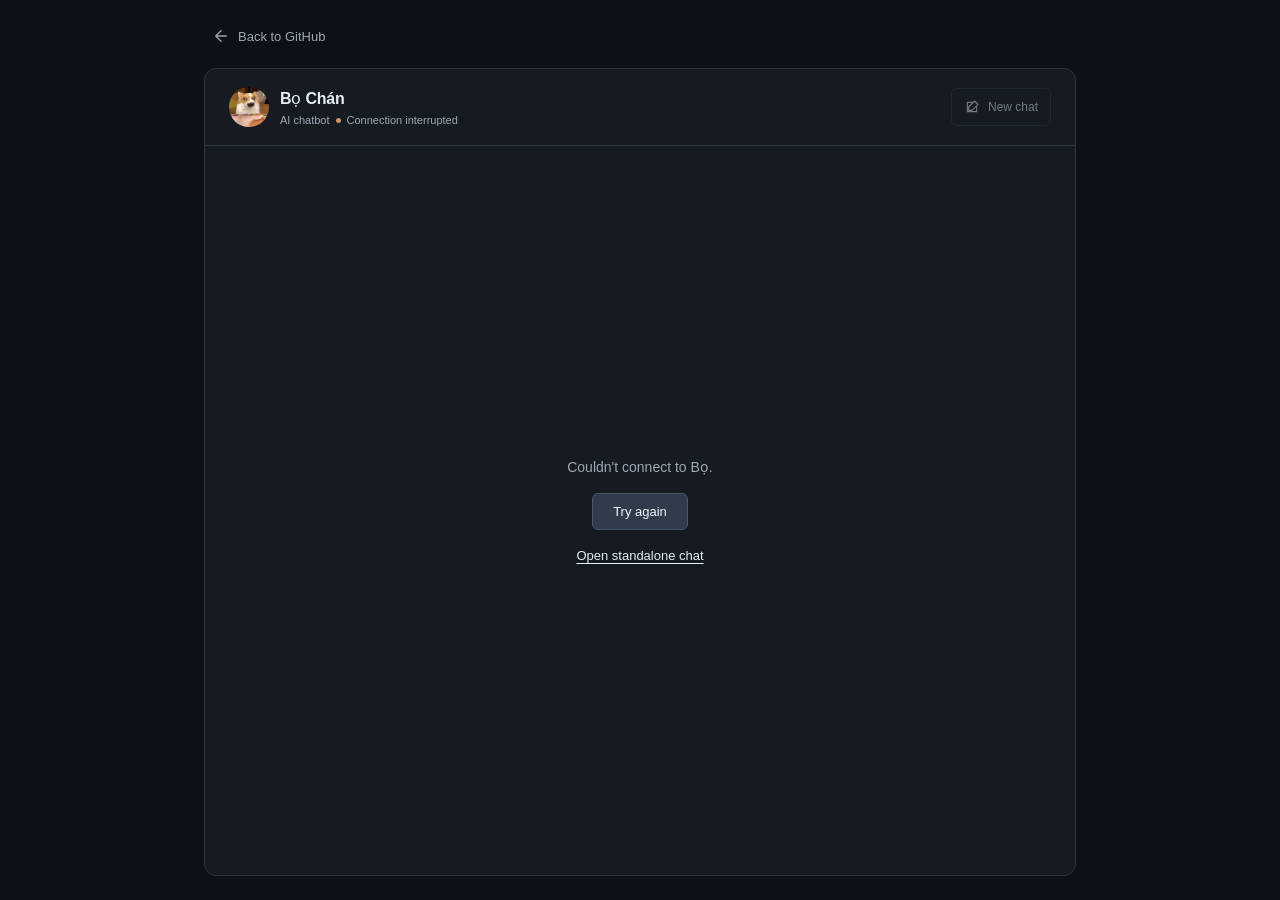
==== commit 824b82f7: "fix: switch README cards and chat UI to English, enable chat dark mode, and remove the ZuniOS versio" ====
--- a/index.html
+++ b/index.html
@@ -1,10 +1,10 @@
 <!DOCTYPE html>
-<html lang="vi">
+<html lang="en">
 <head>
   <meta charset="UTF-8">
   <meta name="viewport" content="width=device-width, initial-scale=1.0, interactive-widget=resizes-content">
-  <meta name="theme-color" content="#f5f6f8">
-  <meta name="description" content="Trò chuyện cùng Bọ Chán, chú cún của Dozun.">
+  <meta name="theme-color" content="#0d1117">
+  <meta name="description" content="Chat with Bọ Chán, Dozun's corgi.">
   <title>Bọ Chán — Chat</title>
   <link rel="icon" href="./assets/chat/bo-chan-avatar.jpg" type="image/jpeg">
   <link rel="stylesheet" href="./styles.css">
@@ -12,11 +12,11 @@
   <noscript><style>.chat-loading { display: none; }</style></noscript>
 </head>
 <body>
-  <a class="skip-link" href="#conversation">Đến cuộc trò chuyện</a>
+  <a class="skip-link" href="#conversation">Skip to chat</a>
   <div class="page-shell">
     <a class="back-link" href="https://github.com/iamdwn">
       <svg width="18" height="18" viewBox="0 0 24 24" fill="none" stroke="currentColor" stroke-width="1.7" stroke-linecap="round" stroke-linejoin="round" aria-hidden="true"><path d="m12 5-7 7 7 7M5 12h14"/></svg>
-      <span>Về GitHub</span>
+      <span>Back to GitHub</span>
     </a>
     <main class="conversation" id="conversation" aria-labelledby="chat-title" tabindex="-1">
       <header class="chat-header">
@@ -24,29 +24,29 @@
           <img src="./assets/chat/bo-chan-avatar.jpg" alt="" width="40" height="40">
           <div>
             <h1 id="chat-title">Bọ Chán</h1>
-            <p id="connection-status" role="status" data-state="loading"><span>Chatbot AI</span><span class="status-dot" aria-hidden="true"></span><span id="status-text">Đang kết nối…</span></p>
+            <p id="connection-status" role="status" data-state="loading"><span>AI chatbot</span><span class="status-dot" aria-hidden="true"></span><span id="status-text">Connecting…</span></p>
           </div>
         </div>
         <div class="chat-actions">
-          <button class="new-chat" id="new-chat" type="button" title="Bắt đầu cuộc trò chuyện mới" hidden disabled>
+          <button class="new-chat" id="new-chat" type="button" title="Start a new conversation" hidden disabled>
             <svg width="16" height="16" viewBox="0 0 24 24" fill="none" stroke="currentColor" stroke-width="1.7" stroke-linecap="round" stroke-linejoin="round" aria-hidden="true"><path d="M12 5H5v14h14v-7M16 3l5 5-9 9H7v-5Z"/></svg>
-            <span>Chat mới</span>
+            <span>New chat</span>
           </button>
         </div>
       </header>
       <div class="chat-body">
         <div id="bp-embedded-webchat"></div>
-        <div class="chat-loading" id="chat-loading" role="status"><p>Đang kết nối với Bọ…</p></div>
+        <div class="chat-loading" id="chat-loading" role="status"><p>Connecting to Bọ…</p></div>
         <div class="chat-welcome" id="chat-welcome" hidden>
-          <h2>Chào bạn.</h2>
-          <p>Nhắn Bọ một câu để bắt đầu.</p>
+          <h2>Hey there.</h2>
+          <p>Send a message to get started.</p>
         </div>
         <div class="connection-help" id="connection-help" role="status" hidden>
-          <p>Chưa kết nối được với Bọ.</p>
-          <button type="button" id="retry-chat">Thử lại</button>
-          <a href="https://cdn.botpress.cloud/webchat/v3.6/shareable.html?configUrl=https://files.bpcontent.cloud/2026/06/03/07/20260603073144-4HN5XLI5.json" target="_blank" rel="noopener noreferrer">Mở khung chat riêng</a>
+          <p>Couldn't connect to Bọ.</p>
+          <button type="button" id="retry-chat">Try again</button>
+          <a href="https://cdn.botpress.cloud/webchat/v3.6/shareable.html?configUrl=https://files.bpcontent.cloud/2026/06/03/07/20260603073144-4HN5XLI5.json" target="_blank" rel="noopener noreferrer">Open standalone chat</a>
         </div>
-        <noscript><p class="noscript-message">Bật JavaScript hoặc <a href="https://cdn.botpress.cloud/webchat/v3.6/shareable.html?configUrl=https://files.bpcontent.cloud/2026/06/03/07/20260603073144-4HN5XLI5.json">mở khung chat của Bọ</a>.</p></noscript>
+        <noscript><p class="noscript-message">Enable JavaScript or <a href="https://cdn.botpress.cloud/webchat/v3.6/shareable.html?configUrl=https://files.bpcontent.cloud/2026/06/03/07/20260603073144-4HN5XLI5.json">open the standalone chat</a>.</p></noscript>
       </div>
     </main>
   </div>
--- a/styles.css
+++ b/styles.css
@@ -1,12 +1,12 @@
 @charset "UTF-8";
 
 :root {
-  color-scheme: light;
-  --page: #f5f6f8;
-  --paper: #ffffff;
-  --ink: #242931;
-  --muted: #66707c;
-  --line: #e5e7eb;
+  color-scheme: dark;
+  --page: #0d1117;
+  --paper: #161b22;
+  --ink: #e6edf3;
+  --muted: #9da7b3;
+  --line: #30363d;
   font-family: -apple-system, BlinkMacSystemFont, "Segoe UI", sans-serif;
   font-synthesis: none;
   -webkit-font-smoothing: antialiased;
@@ -19,14 +19,14 @@
 button, a { -webkit-tap-highlight-color: transparent; touch-action: manipulation; }
 button { cursor: pointer; color: inherit; }
 button:disabled { cursor: default; opacity: .45; }
-button:focus-visible, a:focus-visible, main:focus-visible { outline: 2px solid #64748b; outline-offset: 3px; }
+button:focus-visible, a:focus-visible, main:focus-visible { outline: 2px solid #8b9db5; outline-offset: 3px; }
 [hidden] { display: none !important; }
-::selection { background: #dce5f0; }
+::selection { background: #3b4b61; color: #f0f6fc; }
 .skip-link { position: fixed; top: 12px; left: 16px; z-index: 10; background: var(--paper); padding: 12px 18px; border: 1px solid var(--line); transform: translateY(-160%); }
 .skip-link:focus { transform: none; }
 .page-shell { display: flex; flex-direction: column; width: min(100%, 920px); height: 100vh; height: 100dvh; min-height: 360px; margin: auto; padding: 16px 24px 24px; }
 .back-link { display: inline-flex; align-self: flex-start; align-items: center; flex-shrink: 0; gap: 8px; min-height: 40px; margin-bottom: 12px; padding: 0 8px; border-radius: 6px; color: var(--muted); font-size: 13px; }
-.back-link:hover { background: #e9ecf0; color: var(--ink); }
+.back-link:hover { background: #21262d; color: var(--ink); }
 .conversation { display: flex; flex: 1; flex-direction: column; min-width: 0; min-height: 0; background: var(--paper); border: 1px solid var(--line); border-radius: 12px; overflow: hidden; }
 .chat-header { display: flex; align-items: center; justify-content: space-between; padding: 18px 24px; border-bottom: 1px solid var(--line); gap: 16px; flex-shrink: 0; }
 .bot-identity { display: flex; align-items: center; gap: 11px; }
@@ -34,12 +34,12 @@
 h1 { margin: 0; font-size: 16px; line-height: 1.4; font-weight: 600; letter-spacing: -.2px; }
 .bot-identity p { display: flex; align-items: center; gap: 6px; margin: 4px 0 0; color: var(--muted); font-size: 11px; }
 .status-dot { width: 5px; height: 5px; border-radius: 50%; background: #9ca3af; }
-[data-state="ready"] .status-dot { background: #588264; }
-[data-state="error"] .status-dot { background: #b4694e; }
+[data-state="ready"] .status-dot { background: #7ca68a; }
+[data-state="error"] .status-dot { background: #d48e70; }
 .chat-actions { display: flex; align-items: center; gap: 8px; }
 .new-chat { display: inline-flex; align-items: center; justify-content: center; min-height: 38px; border-radius: 6px; background: transparent; }
 .new-chat { gap: 8px; padding: 0 12px; border: 1px solid var(--line); font-size: 12px; font-weight: 500; white-space: nowrap; }
-.new-chat:hover:not(:disabled) { background: #f3f4f6; }
+.new-chat:hover:not(:disabled) { background: #21262d; }
 .chat-body { position: relative; min-height: 0; flex: 1; isolation: isolate; }
 #bp-embedded-webchat { height: 100%; width: 100%; }
 .chat-loading, .connection-help, .chat-welcome { position: absolute; inset: 0; display: flex; flex-direction: column; align-items: center; justify-content: center; padding: 24px; background: var(--paper); text-align: center; }
@@ -49,7 +49,7 @@
 .chat-welcome h2 { margin: 0; font-size: 24px; line-height: 1.3; letter-spacing: -.6px; font-weight: 600; }
 .chat-welcome p { margin: 10px 0 0; color: var(--muted); font-size: 14px; line-height: 1.5; }
 .connection-help { gap: 18px; }
-.connection-help button { border: 1px solid #334155; border-radius: 6px; background: #334155; color: #fff; padding: 10px 20px; font-size: 13px; }
+.connection-help button { border: 1px solid #4a5769; border-radius: 6px; background: #303b4b; color: #f0f6fc; padding: 10px 20px; font-size: 13px; }
 .connection-help a, .noscript-message a { font-size: 13px; text-decoration: underline; text-underline-offset: 3px; }
 .noscript-message { margin: 0; padding: 32px 24px; font-size: 14px; text-align: center; }
 @media (max-width: 600px) {
